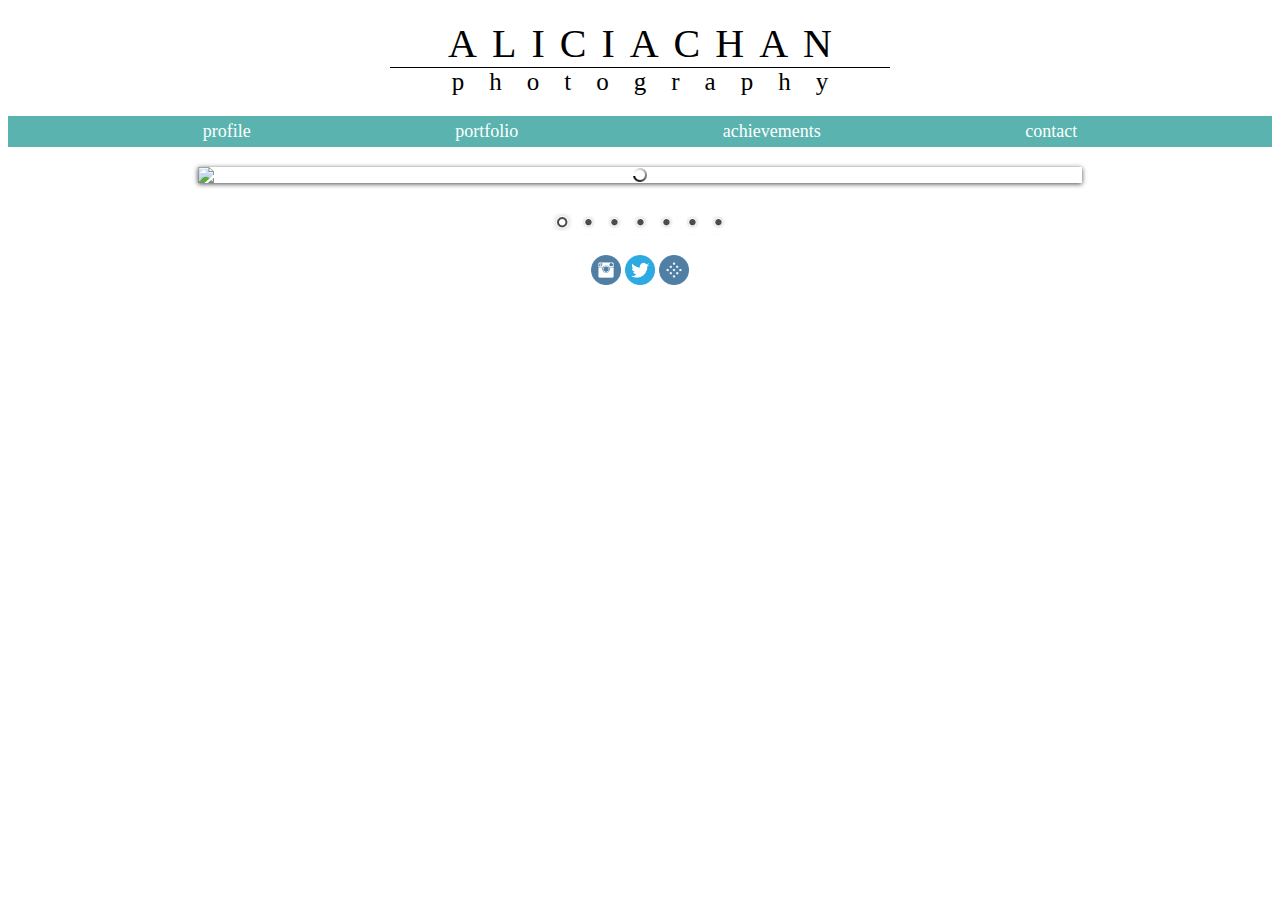
==== index.html @ 8e0911ff "Initial commit" ====
<!doctype html>
<html>
  <head>

    <meta charset="UTF-8">
    <title>aliciachan</title>
    <link rel="stylesheet" type="text/css" href="style.css">
    <link rel="shortcut icon" href="images/favicon.ico" type="image/x-icon">
    
    <script src="scripts/jquery.min.js" type="text/javascript"></script>

    <link rel="stylesheet" href="scripts/nivo-slider/nivo-slider.css" type="text/css" />
    <script src="scripts/nivo-slider/jquery.nivo.slider.pack.js" type="text/javascript"></script>
    <link rel="stylesheet" href="scripts/nivo-slider/default/default.css" type="text/css" />
    
    <script type="text/javascript">
      $(window).load(function() {
        $('#slider').nivoSlider({
          effect: 'fade',
          animSpeed: 200,
          pauseTime: 2000 
        });
      });
    </script>
    
  </head>
  
  <body>
  
    <div id="banner">
      <div id="header">
        <a href="index.html">ALICIACHA<span class="nls">N</span></a>
      </div>
      <div id="subheader">
        photograph<span class="nls">y</span>
      </div>
    </div>
    
    <div id="navbar">
      <a href="profile.html">profile</a>
      <a href="portfolio.html">portfolio</a>
      <a href="achievements.html">achievements</a>
      <a href="contact.html">contact</a>
    </div>
    
    <div id="content">
      <div class="slider-wrapper theme-default">
        <div class="ribbon"></div>
        <div id="slider" class="nivoSlider">
          <img src="images/slider/1.JPG">
          <img src="images/slider/2.JPG">
          <img src="images/slider/3.JPG">
          <img src="images/slider/4.JPG">
          <img src="images/slider/5.JPG">
          <img src="images/slider/6.JPG">
          <img src="images/slider/7.JPG">
        </div>
      </div>
    </div>
    
    
    <div id="footer">
      <a href="http://instagram.com/aliciaclz_" target="_blank"><img src="images/social/instagram.png"></a>
      <a href="http://twitter.com/aliciaclz_" target="_blank"><img src="images/social/twitter.png"></a>
      <a href="http://www.aliciaclz.vsco.co" target="_blank"><img src="images/social/vsco.png"></a>
    </div>

  </body>
</html>
---- style.css ----
@charset "UTF-8";
/* CSS Document */

body {
	font-family: 'Helvetica', sans-serif;
	font-weight: 100;
}

a {
	text-decoration: none;
	color: black;
}

.highlight {
	color: #5ab3af;
}

.active-nav {
	-webkit-filter: drop-shadow(0px 0px 25px #5ab3af);
	-filter: drop-shadow(0px 0px 25px #5ab3af);
}

.gallery-hide {
	display: none;
}

#banner {
	font-family: "Times New Roman", serif;
	text-align: center;
	width: 500px;
	margin: 20px auto;
}

#header {
	font-size: 40px;
	border-bottom: 1px solid black;
	letter-spacing: 15px;
}

#subheader {
	font-size: 25px;
	letter-spacing: 25px;
}

.nls {
	letter-spacing: 0;
}

#navbar {
	background-color: #5ab3af;
	padding: 5px;
	font-family: Georgia, serif;
	font-size: 18px;
	text-align: center;
	word-spacing: 200px;
	margin-bottom: 20px;
}

#navbar a {
	color: white;
	text-decoration: none;
	
	-o-transition: 0.2s;
	-ms-transition: 0.2s;
	-moz-transition: 0.2s;
	-webkit-transition: 0.2s;
}

#navbar a:hover {
	color: #666;
}

#navbar .active {
	color: #666;
}

#content {
	width: 70%;
	margin: 0 auto;
}

#profile {
	font-size: 14px;
	color: #666;		
	text-align: center;
}

#profile img {
	width: 500px;
}

#profile a {
	color: #5ab3af;
	text-decoration: underline;
}

#maincontent {
	width: 100%;
}

#maincontent-nav {
	float: left;
	width: 25%;
	text-align: left;
}

#maincontent-nav img {
	width: 80%;
	margin-top: 50px;
}

.maincontent-header {
	margin: 15px 0px;
	font-size: 18px;
	color: #666;
	text-decoration: underline;
}

#maincontent-content {
	float: right;
	width: 75%;
	margin-bottom: 20px;
}

#maincontent-content img {
	width: 45%;
	margin-right: 10px;
	margin-bottom: 20px;
}

#portfolio-prod {
	display: none;
}

#portfolio-writings {
	display: none;
}

#portfolio-writings img {
	width: 31%;
	border: 1px solid #5ab3af;
}

#achievements-skills {
	font-size: 14px;
	color: #666;
}

#achievements-skills a {
	text-decoration: underline;
	color: #5ab3af;
}

#achievements-academics {
	display: none;
	font-size: 14px;
	color: #666
}

#contact {
	margin: -20px auto;
	width: 600px;
	height: 600px;
	background: url('images/contact/frame.png');
	background-repeat: no-repeat;
	background-position: center top;
}

#contact-header {
	position: absolute;
	height: 100px;
	width: 380px;
	margin-top: 210px;
	margin-left: 110px;
	color: #666;
	text-align: center;
	font-size: 15px;
}

#contact-form {
	text-align: right;
	position: absolute;
	height: 160px;
	width: 300px;
	margin-top: 320px;
	margin-left: 150px;
	color: #666;
}

#contact-form input {
	font-family: 'Helvetica', sans-serif;
	font-weight: 100;
}

#contact-form textarea {
	font-family: 'Helvetica', sans-serif;
	font-weight: 100;
	resize: none;
	border: 1px solid #5ab3af;
}

#contact-form input[type="text"],
#contact-form input[type="email"] {
	width: 160px;
	border: 1px solid #5ab3af;
}

#contact-form input[type="submit"] {
	border: none;
	padding: 5px;
	background-color: #999;
	color: white;
}

#footer {
	width: 20%;
	margin: 0 auto;
	text-align: center;
}

#footer img {
	width: 30px;
}
---- scripts/nivo-slider/default/default.css ----
/*
Skin Name: Nivo Slider Default Theme
Skin URI: http://nivo.dev7studios.com
Description: The default skin for the Nivo Slider.
Version: 1.3
Author: Gilbert Pellegrom
Author URI: http://dev7studios.com
Supports Thumbs: true
*/

.theme-default .nivoSlider {
	position:relative;
	background:#fff url(loading.gif) no-repeat 50% 50%;
    margin-bottom:10px;
    -webkit-box-shadow: 0px 1px 5px 0px #4a4a4a;
    -moz-box-shadow: 0px 1px 5px 0px #4a4a4a;
    box-shadow: 0px 1px 5px 0px #4a4a4a;
}
.theme-default .nivoSlider img {
	position:absolute;
	top:0px;
	left:0px;
	display:none;
}
.theme-default .nivoSlider a {
	border:0;
	display:block;
}

.theme-default .nivo-controlNav {
	text-align: center;
	padding: 20px 0;
}
.theme-default .nivo-controlNav a {
	display:inline-block;
	width:22px;
	height:22px;
	background:url(bullets.png) no-repeat;
	text-indent:-9999px;
	border:0;
	margin: 0 2px;
}
.theme-default .nivo-controlNav a.active {
	background-position:0 -22px;
}

.theme-default .nivo-directionNav a {
	display:block;
	width:30px;
	height:30px;
	background:url(arrows.png) no-repeat;
	text-indent:-9999px;
	border:0;
	opacity: 0;
	-webkit-transition: all 200ms ease-in-out;
    -moz-transition: all 200ms ease-in-out;
    -o-transition: all 200ms ease-in-out;
    transition: all 200ms ease-in-out;
}
.theme-default:hover .nivo-directionNav a { opacity: 1; }
.theme-default a.nivo-nextNav {
	background-position:-30px 0;
	right:15px;
}
.theme-default a.nivo-prevNav {
	left:15px;
}

.theme-default .nivo-caption {
    font-family: Helvetica, Arial, sans-serif;
}
.theme-default .nivo-caption a {
    color:#fff;
    border-bottom:1px dotted #fff;
}
.theme-default .nivo-caption a:hover {
    color:#fff;
}

.theme-default .nivo-controlNav.nivo-thumbs-enabled {
	width: 100%;
}
.theme-default .nivo-controlNav.nivo-thumbs-enabled a {
	width: auto;
	height: auto;
	background: none;
	margin-bottom: 5px;
}
.theme-default .nivo-controlNav.nivo-thumbs-enabled img {
	display: block;
	width: 120px;
	height: auto;
}
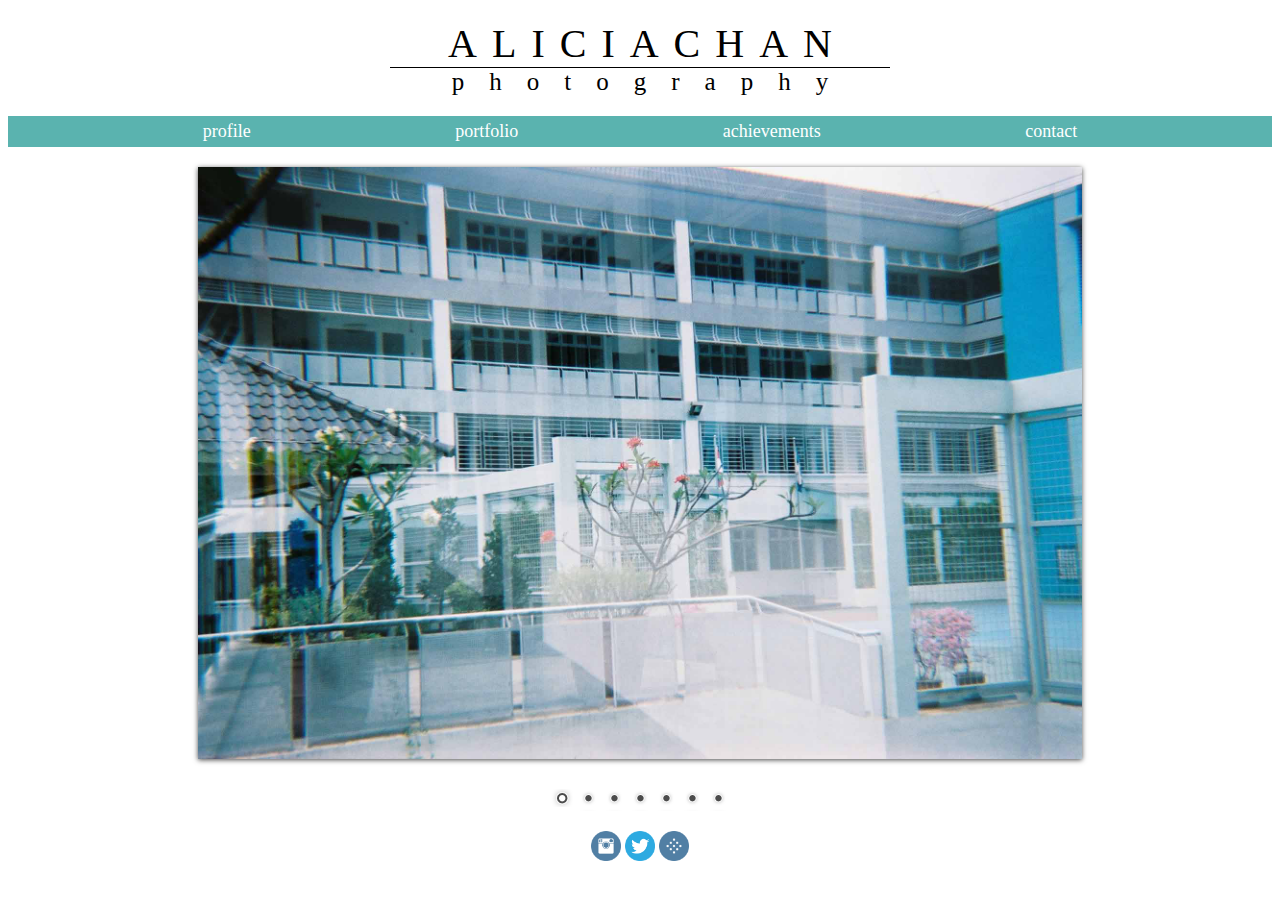
==== commit 860a5316: "Fixed image links" ====
--- a/index.html
+++ b/index.html
@@ -47,13 +47,13 @@
       <div class="slider-wrapper theme-default">
         <div class="ribbon"></div>
         <div id="slider" class="nivoSlider">
-          <img src="images/slider/1.JPG">
-          <img src="images/slider/2.JPG">
-          <img src="images/slider/3.JPG">
-          <img src="images/slider/4.JPG">
-          <img src="images/slider/5.JPG">
-          <img src="images/slider/6.JPG">
-          <img src="images/slider/7.JPG">
+          <img src="images/slider/1.jpg">
+          <img src="images/slider/2.jpg">
+          <img src="images/slider/3.jpg">
+          <img src="images/slider/4.jpg">
+          <img src="images/slider/5.jpg">
+          <img src="images/slider/6.jpg">
+          <img src="images/slider/7.jpg">
         </div>
       </div>
     </div>
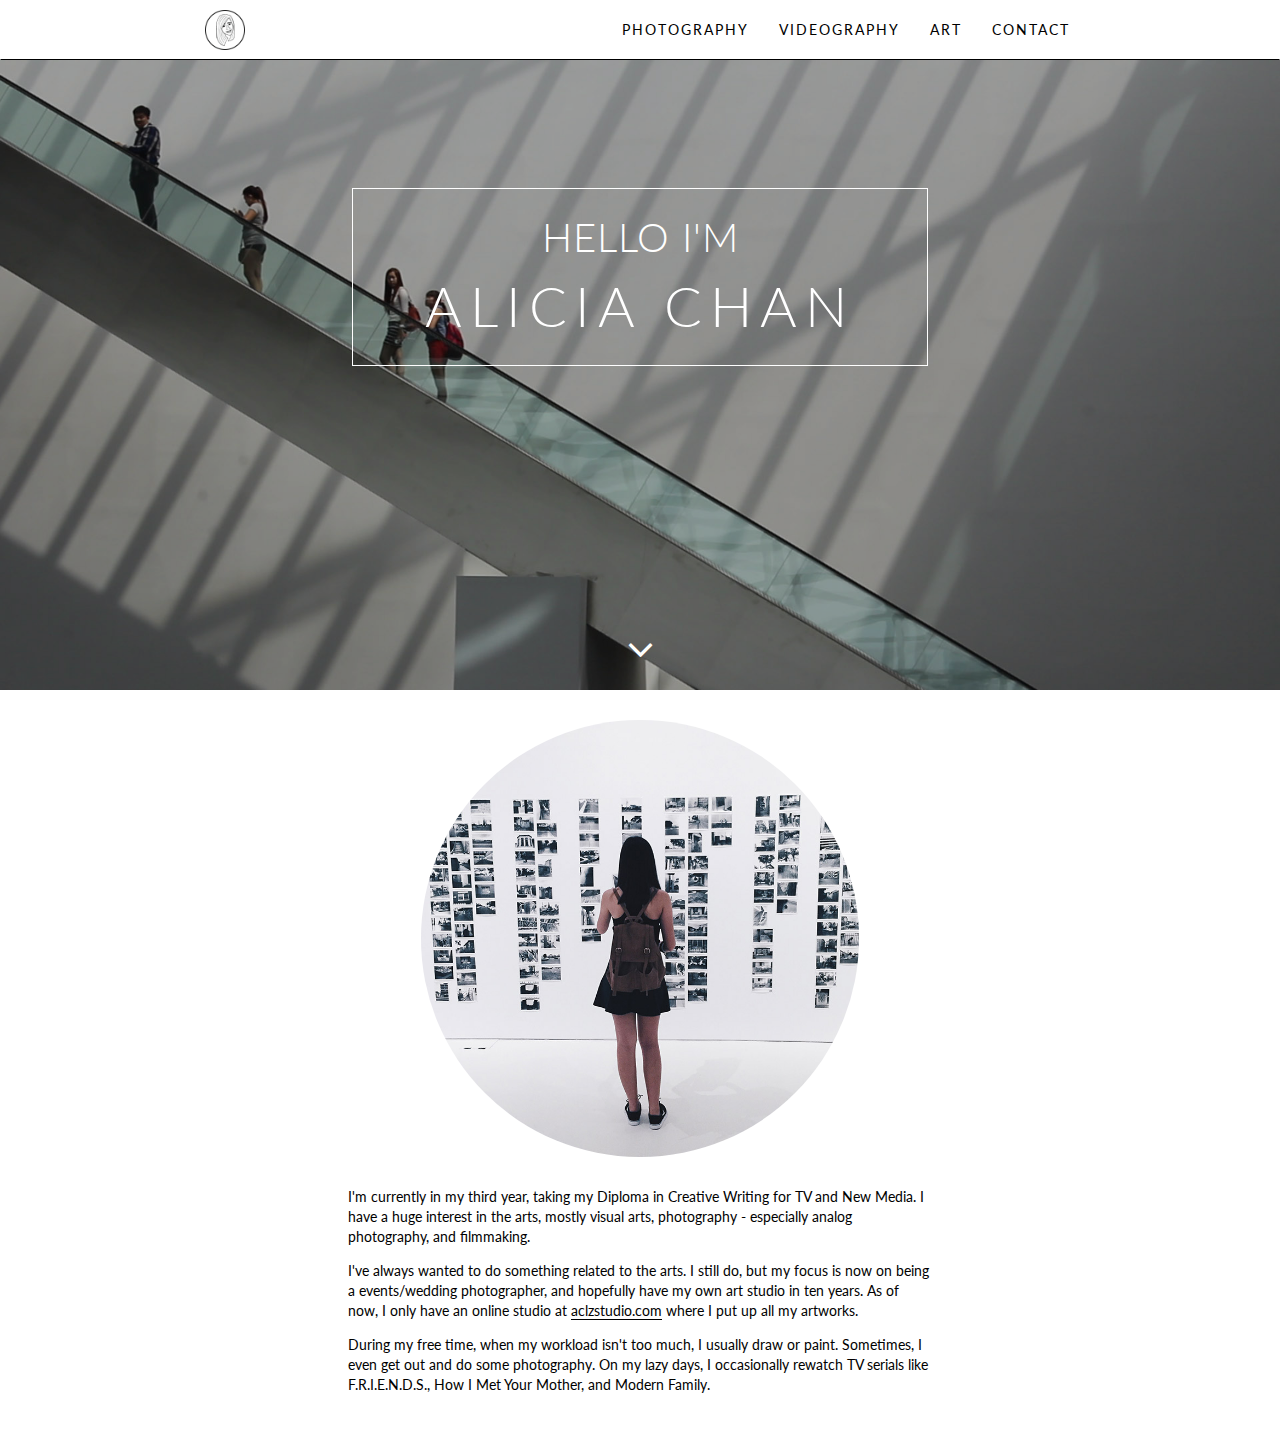
==== commit fc4bbf67: "Initial commit -rewrite" ====
--- a/index.html
+++ b/index.html
@@ -1,69 +1,92 @@
-<!doctype html>
+<!DOCTYPE html>
 <html>
+
   <head>
+    
+    <title>Alicia</title>
 
-    <meta charset="UTF-8">
-    <title>aliciachan</title>
-    <link rel="stylesheet" type="text/css" href="style.css">
-    <link rel="shortcut icon" href="images/favicon.ico" type="image/x-icon">
-    
-    <script src="scripts/jquery.min.js" type="text/javascript"></script>
+    <link rel="stylesheet" type="text/css" href="https://fonts.googleapis.com/css?family=Lato:300,400,700">
+    <link rel="stylesheet" type="text/css" href="https://maxcdn.bootstrapcdn.com/font-awesome/4.3.0/css/font-awesome.min.css">
+    <link rel="stylesheet" type="text/css" href="/css/bootstrap.min.css">
 
-    <link rel="stylesheet" href="scripts/nivo-slider/nivo-slider.css" type="text/css" />
-    <script src="scripts/nivo-slider/jquery.nivo.slider.pack.js" type="text/javascript"></script>
-    <link rel="stylesheet" href="scripts/nivo-slider/default/default.css" type="text/css" />
-    
-    <script type="text/javascript">
-      $(window).load(function() {
-        $('#slider').nivoSlider({
-          effect: 'fade',
-          animSpeed: 200,
-          pauseTime: 2000 
-        });
-      });
-    </script>
-    
+    <link rel="stylesheet" type="text/css" href="/css/style.css">
+    <link rel="stylesheet" type="text/css" href="/css/index.css">
+    <link rel="icon" type="image/png" href="/images/favicon-32x32.png" sizes="32x32" />
+    <link rel="icon" type="image/png" href="/images/favicon-16x16.png" sizes="16x16" />
+
+    <meta name="viewport" content="width=device-width, initial-scale=1, maximum-scale=1, user-scalable=no">
+
   </head>
   
   <body>
-  
-    <div id="banner">
-      <div id="header">
-        <a href="index.html">ALICIACHA<span class="nls">N</span></a>
+
+    <!-- Navbar -->
+    <nav class="navbar">
+      <div class="container">
+
+        <div class="navbar-header">
+          <button id="hamburger" type="button" class="navbar-toggle collapsed" data-toggle="collapse" data-target="#navbar-collapse" aria-expanded="false">
+            <span></span>
+            <span></span>
+            <span></span>
+            <span></span>
+          </button>
+          <a href="/">
+            <img src="/images/icon.png">
+          </a>
+        </div>
+
+        <div class="collapse navbar-collapse" id="navbar-collapse">
+          <ul class="nav navbar-nav navbar-right">
+            <li><a href="/photography.html">PHOTOGRAPHY</a></li>
+            <li><a href="/videography.html">VIDEOGRAPHY</a></li>
+            <li><a href="/art.html">ART</a></li>
+            <li><a href="/contact.html">CONTACT</a></li>
+          </ul>
+        </div>
+
       </div>
-      <div id="subheader">
-        photograph<span class="nls">y</span>
+    </nav>
+
+    <!-- Main content -->
+    <div class="hero">
+
+      <video autoplay loop poster="/images/cover.jpg">
+        <source src="/videos/cover.mp4" type="video/mp4">
+        Your browser does not support the video tag. I suggest you upgrade your browser.
+      </video>
+
+      <div class="hero-text-wrapper">
+        <div class="hero-text">
+          <h2>HELLO I'M</h2>
+          <h1>ALICIA CHAN</h1>
+        </div>
+        <i class="fa fa-3x fa-angle-down"></i>
       </div>
+
     </div>
-    
-    <div id="navbar">
-      <a href="profile.html">profile</a>
-      <a href="portfolio.html">portfolio</a>
-      <a href="achievements.html">achievements</a>
-      <a href="contact.html">contact</a>
-    </div>
-    
-    <div id="content">
-      <div class="slider-wrapper theme-default">
-        <div class="ribbon"></div>
-        <div id="slider" class="nivoSlider">
-          <img src="images/slider/1.jpg">
-          <img src="images/slider/2.jpg">
-          <img src="images/slider/3.jpg">
-          <img src="images/slider/4.jpg">
-          <img src="images/slider/5.jpg">
-          <img src="images/slider/6.jpg">
-          <img src="images/slider/7.jpg">
+
+    <div class="container content">
+      <div class="row">
+        <div class="col-xs-12 col-md-8 col-md-offset-2">
+
+          <img src="/images/profile.jpg">
+
+          <p>I'm currently in my third year, taking my Diploma in Creative Writing for TV and New Media. I have a huge interest in the arts, mostly visual arts, photography - especially analog photography, and filmmaking.</p>
+
+          <p>I've always wanted to do something related to the arts. I still do, but my focus is now on being a events/wedding photographer, and hopefully have my own art studio in ten years. As of now, I only have an online studio at <a href="https://aclzstudio.com">aclzstudio.com</a> where I put up all my artworks.</p>
+          
+          <p>During my free time, when my workload isn't too much, I usually draw or paint. Sometimes, I even get out and do some photography. On my lazy days, I occasionally rewatch TV serials like F.R.I.E.N.D.S., How I Met Your Mother, and Modern Family.</p>
+
         </div>
       </div>
     </div>
-    
-    
-    <div id="footer">
-      <a href="http://instagram.com/aliciaclz_" target="_blank"><img src="images/social/instagram.png"></a>
-      <a href="http://twitter.com/aliciaclz_" target="_blank"><img src="images/social/twitter.png"></a>
-      <a href="http://www.aliciaclz.vsco.co" target="_blank"><img src="images/social/vsco.png"></a>
-    </div>
+
+    <script type="text/javascript" src="https://code.jquery.com/jquery-1.11.3.min.js"></script>
+    <script type="text/javascript" src="/js/bootstrap.min.js"></script>
+    <script type="text/javascript" src="/js/main.js"></script>
+    <script type="text/javascript" src="/js/index.js"></script>
 
   </body>
+
 </html>
--- a/css/style.css
+++ b/css/style.css
@@ -0,0 +1,117 @@
+/* Global styles */
+html, body { height: 100%; }
+
+body {
+  padding-top: 60px;
+  background: white;
+  font-family: "Lato", "Arial", sans-serif;
+  color: black;
+  font-weight: 400;
+}
+
+img { max-width: 100%; }
+
+a {
+  color: black;
+  border-bottom: 1px solid black;
+  transition: all 300ms;
+}
+a:hover, a:active, a:focus {
+  color: #999;
+  border-bottom: 1px solid #999;
+  text-decoration: none;
+}
+a.active {
+  color: #999 !important;
+}
+
+hr { border-color: black !important; margin: 30px 0; }
+
+h1, h2, h3, h4 { font-weight: 300; margin: 0; }
+h1 { font-size: 3.998em; letter-spacing: 8px; }
+h2 { font-size: 2.827em; letter-spacing: 1px; }
+h3 { font-size: 1.999em; letter-spacing: 1px; }
+h4 { font-size: 1.414em; letter-spacing: 1px; }
+
+strong { font-weight: 700; }
+
+/* Utility classes */
+.sub-nav {
+  letter-spacing: 1px;
+  margin-bottom: 30px;
+}
+.sub-nav a {
+  padding-right: 8px;
+  border-bottom: none;
+}
+.gap30 { margin-bottom: 30px; }
+.text-center { text-align: center; }
+.content { padding-top: 30px; padding-bottom: 30px; }
+.container { max-width: 920px; }
+
+/* Hamburger */
+#hamburger span {
+  display: block;
+  position: absolute;
+  height: 2px;
+  width: 20px;
+  margin-top: 8px;
+  background: black;
+  border-radius: 2px;
+  opacity: 1;
+  left: 0;
+  -webkit-transform: rotate(0deg);
+  -moz-transform: rotate(0deg);
+  -o-transform: rotate(0deg);
+  transform: rotate(0deg);
+  -webkit-transition: 300ms;
+  -moz-transition: 300ms;
+  -o-transition: 300ms;
+  transition: 300ms;
+}
+#hamburger span:nth-child(1) { top: 0px; }
+#hamburger span:nth-child(2), #hamburger span:nth-child(3) { top: 6px; }
+#hamburger span:nth-child(4) { top: 12px; }
+#hamburger.open span:nth-child(1) {
+  top: 6px;
+  width: 0%;
+  left: 50%;
+}
+#hamburger.open span:nth-child(2) {
+  -webkit-transform: rotate(45deg);
+  -moz-transform: rotate(45deg);
+  -o-transform: rotate(45deg);
+  transform: rotate(45deg);
+}
+#hamburger.open span:nth-child(3) {
+  -webkit-transform: rotate(-45deg);
+  -moz-transform: rotate(-45deg);
+  -o-transform: rotate(-45deg);
+  transform: rotate(-45deg);
+}
+#hamburger.open span:nth-child(4) {
+  top: 12px;
+  width: 0%;
+  left: 50%;
+}
+
+/* Bootstrap overrides */
+/* Navbar */
+.navbar { min-height: 60px; }
+.navbar-header img { margin-left: 10px; margin-top: 5px; max-width: 40px; }
+nav {
+
+  position: absolute !important;
+  top: 0;
+  width: 100%;
+  padding: 4px 0;
+  z-index: 2;
+
+  background: white;
+  letter-spacing: 2px;
+  border-radius: 0 !important;
+  border-bottom: 1px solid black !important;
+
+}
+nav a { border-bottom: none !important; }
+nav a:hover, nav a:active, nav a:focus { background: transparent !important; }
--- a/css/index.css
+++ b/css/index.css
@@ -0,0 +1,56 @@
+/* Index */
+.hero {
+  height: 75%;
+  overflow: hidden;
+  position: relative;
+  background: url("/images/cover.jpg") no-repeat center center fixed;
+  background-size: cover;
+}
+.hero video {
+  position: absolute;
+  width: 100%;
+  z-index: 0;
+}
+.hero .hero-text-wrapper {
+
+  position: absolute;
+  height: 100%;
+  width: 100%;
+  z-index: 1;
+  padding-top: 10%;
+  background: rgba(0,0,0,0.25);
+
+  color: white;
+
+}
+.hero .hero-text-wrapper i {
+  position: absolute;
+  bottom: 20px;
+  width: 100%;
+  text-align: center;
+  cursor: pointer;
+}
+.hero .hero-text-wrapper .hero-text {
+
+  width: 45%;
+  margin: 0 auto;
+  padding: 20px;
+  border: 1px solid white;
+
+  text-align: center;
+
+}
+
+.content img { 
+  display: block;
+  border-radius: 75%;
+  width: 75%;
+  margin: 0 auto 30px auto;
+}
+
+/* Media queries */
+@media (max-width: 768px) {
+  .hero { height: 100%; }
+  .hero video { display: none; }
+  .hero .hero-text-wrapper .hero-text { width: 90%; }
+}
